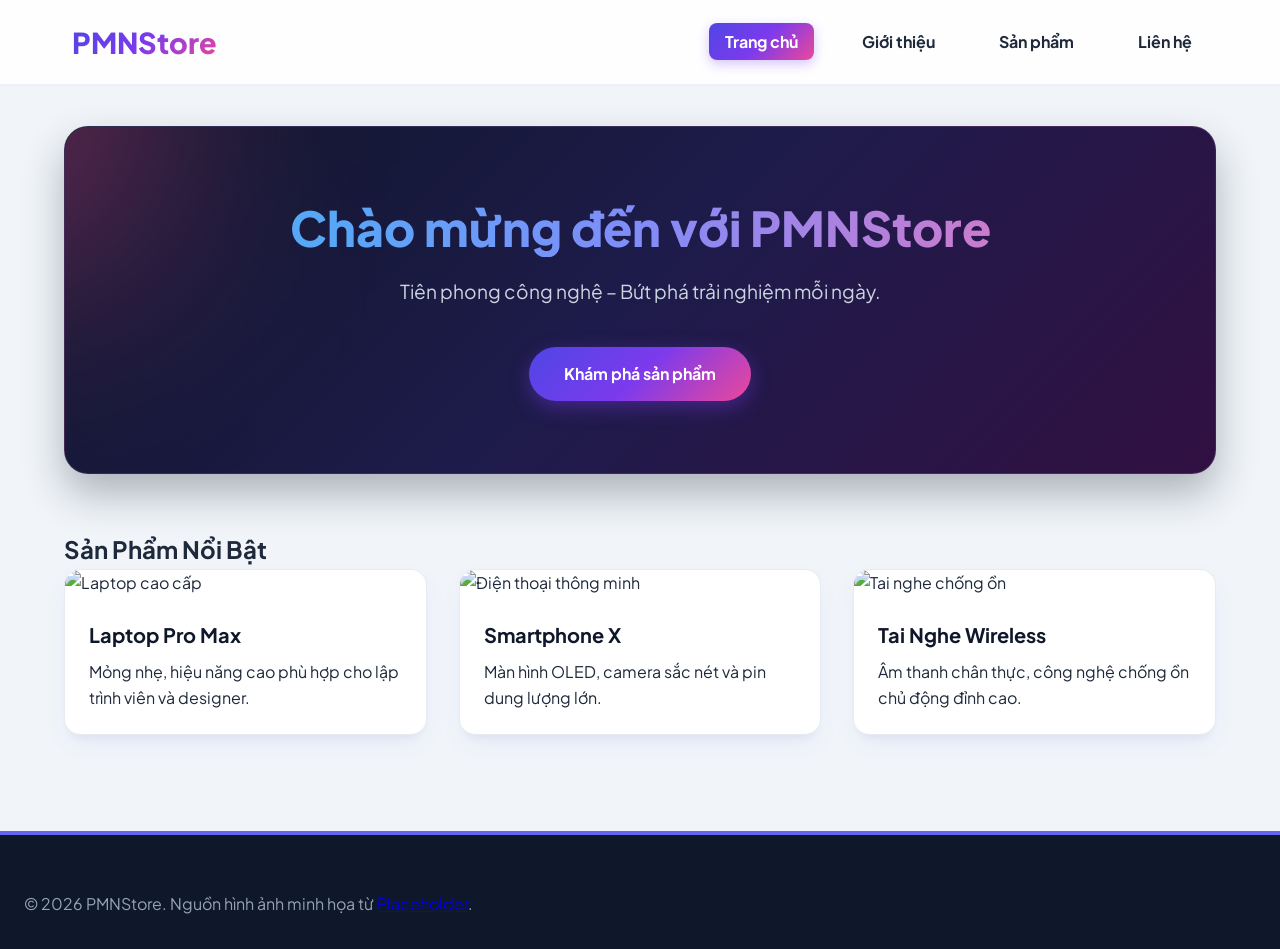
==== index.html @ 2feda464 "Update index.html" ====
<!DOCTYPE html>
<html lang="vi">
<head>
    <meta charset="UTF-8">
    <meta name="viewport" content="width=device-width, initial-scale=1.0">
    <title>Trang Chủ - PMNStore</title>
    <link rel="stylesheet" href="css/style.css">
</head>
<body>
    <header>
        <nav class="navbar">
            <a href="index.html" class="logo">PMNStore</a>
            <ul class="nav-menu">
                <li><a href="index.html" class="nav-link active">Trang chủ</a></li>
                <li><a href="about.html" class="nav-link">Giới thiệu</a></li>
                <li><a href="products.html" class="nav-link">Sản phẩm</a></li>
                <li><a href="contact.html" class="nav-link">Liên hệ</a></li>
            </ul>
        </nav>
    </header>

    <main>
        <section class="hero">
            <h1>Chào mừng đến với PMNStore</h1>
            <p>Tiên phong công nghệ – Bứt phá trải nghiệm mỗi ngày.</p>
            <a href="products.html" class="btn">Khám phá sản phẩm</a>
        </section>

        <section>
            <h2>Sản Phẩm Nổi Bật</h2>
            <div class="grid-layout">
                <article class="card">
                    <img src="https://via.placeholder.com/400x200?text=Laptop" alt="Laptop cao cấp">
                    <div class="card-body">
                        <h3 class="card-title">Laptop Pro Max</h3>
                        <p>Mỏng nhẹ, hiệu năng cao phù hợp cho lập trình viên và designer.</p>
                    </div>
                </article>
                <article class="card">
                    <img src="https://via.placeholder.com/400x200?text=Smartphone" alt="Điện thoại thông minh">
                    <div class="card-body">
                        <h3 class="card-title">Smartphone X</h3>
                        <p>Màn hình OLED, camera sắc nét và pin dung lượng lớn.</p>
                    </div>
                </article>
                <article class="card">
                    <img src="https://via.placeholder.com/400x200?text=Headphone" alt="Tai nghe chống ồn">
                    <div class="card-body">
                        <h3 class="card-title">Tai Nghe Wireless</h3>
                        <p>Âm thanh chân thực, công nghệ chống ồn chủ động đỉnh cao.</p>
                    </div>
                </article>
            </div>
        </section>
    </main>

    <footer>
        <p>&copy; 2026 PMNStore. Nguồn hình ảnh minh họa từ <a href="https://placeholder.com" target="_blank" rel="noopener">Placeholder</a>.</p>
    </footer>
</body>
</html>
---- css/style.css ----
@import url('https://fonts.googleapis.com/css2?family=Plus+Jakarta+Sans:wght@400;500;600;700;800&display=swap');

:root {
    --gradient-primary: linear-gradient(135deg, #4f46e5 0%, #7c3aed 50%, #ec4899 100%);
    --gradient-accent: linear-gradient(90deg, #06b6d4 0%, #3b82f6 100%);
    --gradient-hero: linear-gradient(135deg, #0f172a 0%, #1e1b4b 50%, #311042 100%);
    
    --primary: #6366f1;
    --primary-hover: #4f46e5;
    --secondary: #ec4899;
    --accent: #f59e0b;
    --success: #10b981;
    --dark: #0f172a;
    --text-dark: #1e293b;
    --text-muted: #64748b;
    --bg-light: #f1f5f9;
    --white: #ffffff;
    
    --shadow-card: 0 10px 25px -5px rgba(99, 102, 241, 0.1), 0 8px 10px -6px rgba(0, 0, 0, 0.05);
    --shadow-hover: 0 20px 35px -5px rgba(124, 58, 237, 0.25);
    --radius: 16px;
    --transition: all 0.3s cubic-bezier(0.4, 0, 0.2, 1);
}

* {
    margin: 0;
    padding: 0;
    box-sizing: border-box;
}

body {
    font-family: 'Plus Jakarta Sans', sans-serif;
    background-color: var(--bg-light);
    color: var(--text-dark);
    line-height: 1.6;
    display: flex;
    flex-direction: column;
    min-height: 100vh;
}

/* Header & Glass Navigation */
header {
    background: rgba(255, 255, 255, 0.9);
    backdrop-filter: blur(16px);
    border-bottom: 2px solid rgba(99, 102, 241, 0.1);
    position: sticky;
    top: 0;
    z-index: 1000;
}

.navbar {
    max-width: 1200px;
    margin: 0 auto;
    padding: 1.2rem 2rem;
    display: flex;
    justify-content: space-between;
    align-items: center;
}

.logo {
    font-size: 1.8rem;
    font-weight: 800;
    background: var(--gradient-primary);
    -webkit-background-clip: text;
    -webkit-text-fill-color: transparent;
    text-decoration: none;
    display: flex;
    align-items: center;
    gap: 0.6rem;
}

.nav-menu {
    display: flex;
    list-style: none;
    gap: 2rem;
}

.nav-link {
    text-decoration: none;
    color: var(--text-dark);
    font-weight: 700;
    font-size: 1rem;
    transition: var(--transition);
    padding: 0.5rem 1rem;
    border-radius: 8px;
}

.nav-link:hover {
    color: var(--primary);
    background: rgba(99, 102, 241, 0.08);
}

.nav-link.active {
    background: var(--gradient-primary);
    color: var(--white);
    box-shadow: 0 4px 12px rgba(124, 58, 237, 0.3);
}

/* Main Layout */
main {
    flex: 1;
    max-width: 1200px;
    width: 100%;
    margin: 0 auto;
    padding: 2.5rem 1.5rem;
}

/* Hero Section Rực Rỡ */
.hero {
    background: var(--gradient-hero);
    color: var(--white);
    border-radius: calc(var(--radius) * 1.5);
    padding: 4.5rem 2rem;
    text-align: center;
    margin-bottom: 3.5rem;
    position: relative;
    overflow: hidden;
    box-shadow: 0 20px 40px rgba(15, 23, 42, 0.3);
    border: 1px solid rgba(255, 255, 255, 0.1);
}

.hero::before {
    content: '';
    position: absolute;
    top: -50%;
    left: -20%;
    width: 300px;
    height: 300px;
    background: var(--secondary);
    filter: blur(120px);
    opacity: 0.5;
}

.hero h1 {
    font-size: 3rem;
    font-weight: 800;
    margin-bottom: 1.2rem;
    background: linear-gradient(90deg, #38bdf8, #818cf8, #f472b6);
    -webkit-background-clip: text;
    -webkit-text-fill-color: transparent;
    line-height: 1.2;
}

.hero p {
    font-size: 1.2rem;
    color: #cbd5e1;
    max-width: 650px;
    margin: 0 auto 2.5rem auto;
}

.btn {
    display: inline-flex;
    align-items: center;
    gap: 0.6rem;
    background: var(--gradient-primary);
    color: var(--white);
    padding: 0.9rem 2.2rem;
    border-radius: 30px;
    text-decoration: none;
    font-weight: 700;
    font-size: 1rem;
    border: none;
    cursor: pointer;
    transition: var(--transition);
    box-shadow: 0 6px 20px rgba(124, 58, 237, 0.4);
}

.btn:hover {
    transform: translateY(-3px) scale(1.02);
    box-shadow: 0 10px 28px rgba(236, 72, 153, 0.5);
}

/* Titles */
.section-header {
    display: flex;
    justify-content: space-between;
    align-items: center;
    margin-bottom: 2rem;
}

.section-title {
    font-size: 2rem;
    font-weight: 800;
    color: var(--dark);
    position: relative;
    padding-left: 1rem;
}

.section-title::before {
    content: '';
    position: absolute;
    left: 0;
    top: 15%;
    height: 70%;
    width: 6px;
    background: var(--gradient-primary);
    border-radius: 4px;
}

/* Grid & Cards Nổi Bật */
.grid-layout {
    display: grid;
    grid-template-columns: repeat(auto-fit, minmax(280px, 1fr));
    gap: 2rem;
    margin-bottom: 3.5rem;
}

.card {
    background: var(--white);
    border-radius: var(--radius);
    overflow: hidden;
    transition: var(--transition);
    box-shadow: var(--shadow-card);
    border: 1px solid rgba(226, 232, 240, 0.8);
    display: flex;
    flex-direction: column;
    position: relative;
}

.card:hover {
    transform: translateY(-8px);
    box-shadow: var(--shadow-hover);
    border-color: var(--primary);
}

.card-img-wrapper {
    position: relative;
    width: 100%;
    height: 230px;
    overflow: hidden;
    background: #e2e8f0;
}

.card-img-wrapper img {
    width: 100%;
    height: 100%;
    object-fit: cover;
    transition: var(--transition);
}

.card:hover .card-img-wrapper img {
    transform: scale(1.08);
}

/* Badges Nổi Bật */
.badge {
    position: absolute;
    top: 1rem;
    left: 1rem;
    background: var(--gradient-primary);
    color: var(--white);
    padding: 0.35rem 0.9rem;
    border-radius: 20px;
    font-size: 0.75rem;
    font-weight: 800;
    letter-spacing: 0.5px;
    box-shadow: 0 4px 10px rgba(0, 0, 0, 0.15);
    z-index: 2;
}

.badge-sale {
    background: linear-gradient(135deg, #ef4444, #f97316);
}

.badge-new {
    background: linear-gradient(135deg, #10b981, #059669);
}

.card-body {
    padding: 1.5rem;
    display: flex;
    flex-direction: column;
    flex: 1;
}

.rating {
    color: var(--accent);
    font-size: 0.85rem;
    margin-bottom: 0.5rem;
}

.card-title {
    font-size: 1.25rem;
    font-weight: 700;
    color: var(--dark);
    margin-bottom: 0.5rem;
}

.card-text {
    color: var(--text-muted);
    font-size: 0.92rem;
    margin-bottom: 1.2rem;
    flex: 1;
}

.price-container {
    display: flex;
    align-items: baseline;
    gap: 0.8rem;
    margin-bottom: 1.2rem;
}

.price-tag {
    font-size: 1.4rem;
    font-weight: 800;
    color: var(--primary);
}

.old-price {
    font-size: 0.95rem;
    color: var(--text-muted);
    text-decoration: line-through;
}

.btn-card {
    width: 100%;
    justify-content: center;
    border-radius: 12px;
    padding: 0.75rem;
    background: var(--bg-light);
    color: var(--primary);
    box-shadow: none;
    border: 1px solid rgba(99, 102, 241, 0.2);
}

.btn-card:hover {
    background: var(--gradient-primary);
    color: var(--white);
    border-color: transparent;
}

/* Footer Nổi Bật */
footer {
    background: var(--dark);
    color: #94a3b8;
    padding: 3.5rem 1.5rem 2rem 1.5rem;
    margin-top: auto;
    border-top: 4px solid var(--primary);
}

.footer-content {
    max-width: 1200px;
    margin: 0 auto;
    display: grid;
    grid-template-columns: repeat(auto-fit, minmax(240px, 1fr));
    gap: 2.5rem;
    padding-bottom: 2.5rem;
    border-bottom: 1px solid #334155;
}

.footer-col h4 {
    color: var(--white);
    font-size: 1.2rem;
    margin-bottom: 1.2rem;
    position: relative;
}

.footer-col ul {
    list-style: none;
}

.footer-col ul li {
    margin-bottom: 0.7rem;
}

.footer-col a {
    color: #94a3b8;
    text-decoration: none;
    transition: var(--transition);
}

.footer-col a:hover {
    color: #38bdf8;
    padding-left: 5px;
}

.footer-bottom {
    max-width: 1200px;
    margin: 2rem auto 0 auto;
    text-align: center;
    font-size: 0.9rem;
}

/* Responsive */
@media (max-width: 768px) {
    .navbar {
        flex-direction: column;
        gap: 1.2rem;
    }
    .hero h1 {
        font-size: 2.2rem;
    }
}
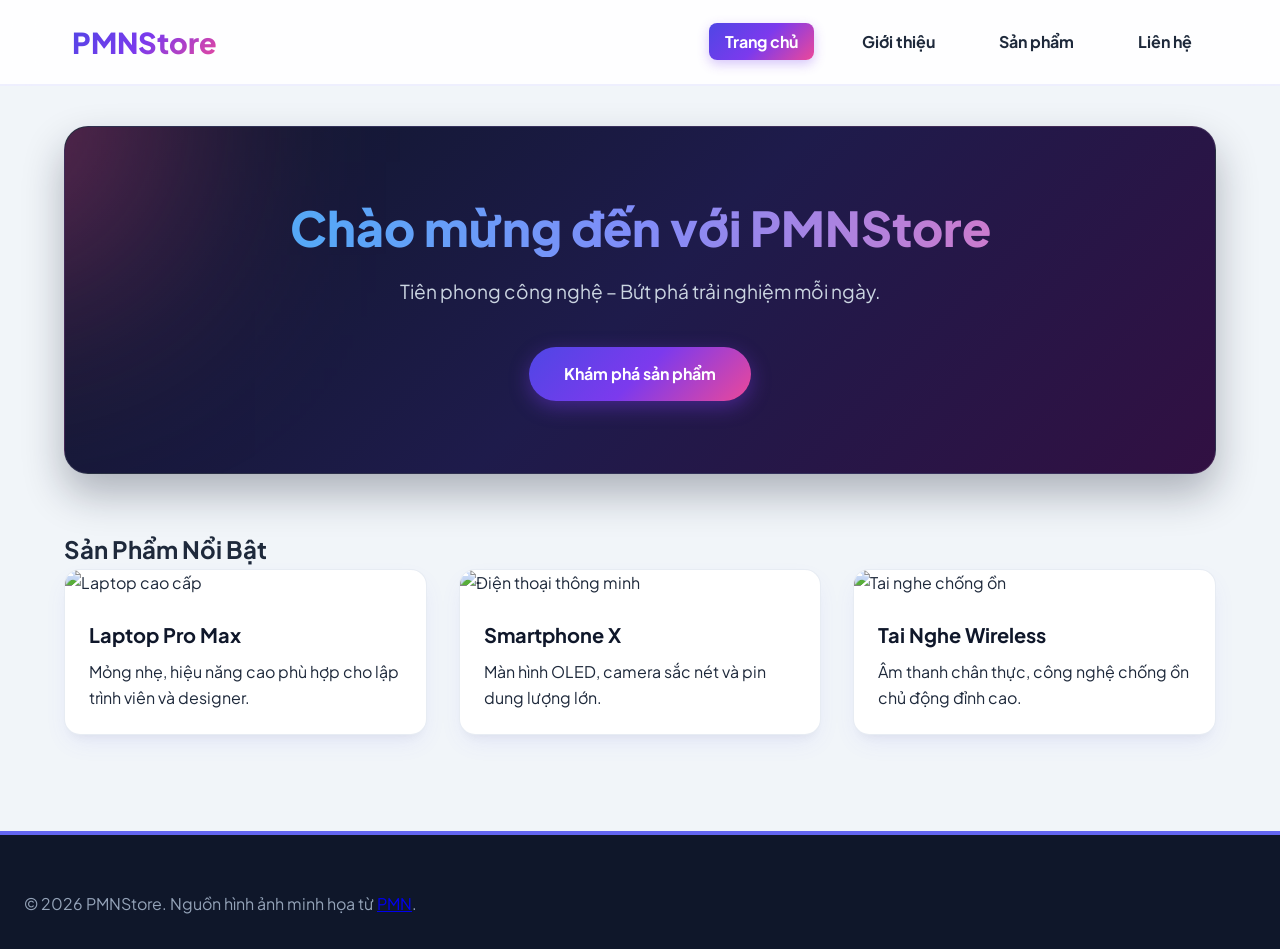
==== commit 448b81f1: "Update index.html" ====
--- a/index.html
+++ b/index.html
@@ -5,6 +5,7 @@
     <meta name="viewport" content="width=device-width, initial-scale=1.0">
     <title>Trang Chủ - PMNStore</title>
     <link rel="stylesheet" href="css/style.css">
+    <link rel="icon" type="image/png" href="logo.png">
 </head>
 <body>
     <header>
@@ -55,7 +56,7 @@
     </main>
 
     <footer>
-        <p>&copy; 2026 PMNStore. Nguồn hình ảnh minh họa từ <a href="https://placeholder.com" target="_blank" rel="noopener">Placeholder</a>.</p>
+        <p>&copy; 2026 PMNStore. Nguồn hình ảnh minh họa từ <a href="https://placeholder.com" target="_blank" rel="noopener">PMN</a>.</p>
     </footer>
 </body>
 </html>
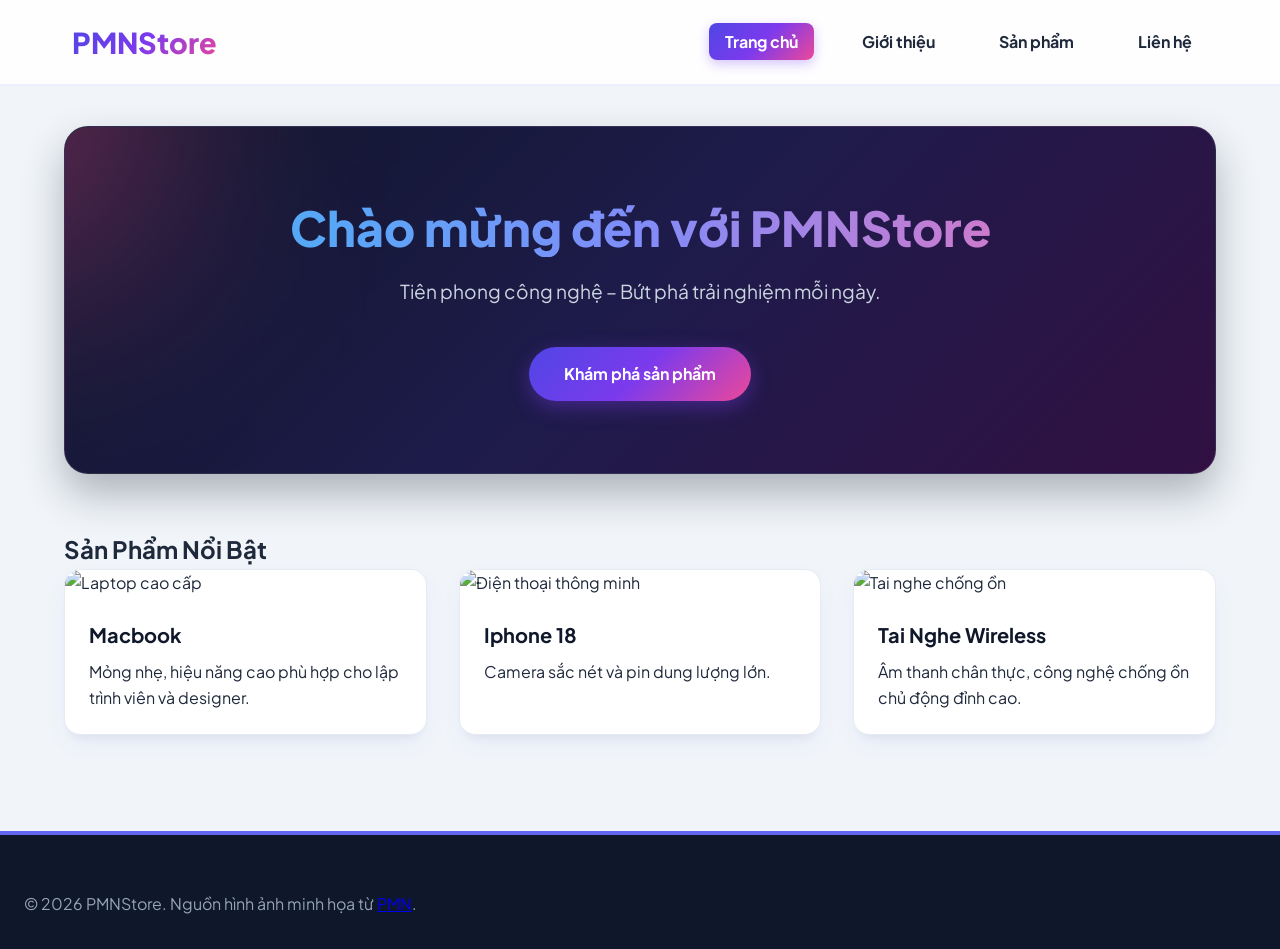
==== commit 013556d6: "Update index.html" ====
--- a/index.html
+++ b/index.html
@@ -31,21 +31,21 @@
             <h2>Sản Phẩm Nổi Bật</h2>
             <div class="grid-layout">
                 <article class="card">
-                    <img src="https://via.placeholder.com/400x200?text=Laptop" alt="Laptop cao cấp">
+                   <img src="macbook.jpg" alt="Laptop cao cấp">
                     <div class="card-body">
-                        <h3 class="card-title">Laptop Pro Max</h3>
+                        <h3 class="card-title">Macbook</h3>
                         <p>Mỏng nhẹ, hiệu năng cao phù hợp cho lập trình viên và designer.</p>
                     </div>
                 </article>
                 <article class="card">
-                    <img src="https://via.placeholder.com/400x200?text=Smartphone" alt="Điện thoại thông minh">
+                    <img src="iphone.jpg" alt="Điện thoại thông minh">
                     <div class="card-body">
-                        <h3 class="card-title">Smartphone X</h3>
-                        <p>Màn hình OLED, camera sắc nét và pin dung lượng lớn.</p>
+                        <h3 class="card-title">Iphone 18</h3>
+                        <p>Camera sắc nét và pin dung lượng lớn.</p>
                     </div>
                 </article>
                 <article class="card">
-                    <img src="https://via.placeholder.com/400x200?text=Headphone" alt="Tai nghe chống ồn">
+                    <img src="tai nghe.jpg" alt="Tai nghe chống ồn">
                     <div class="card-body">
                         <h3 class="card-title">Tai Nghe Wireless</h3>
                         <p>Âm thanh chân thực, công nghệ chống ồn chủ động đỉnh cao.</p>
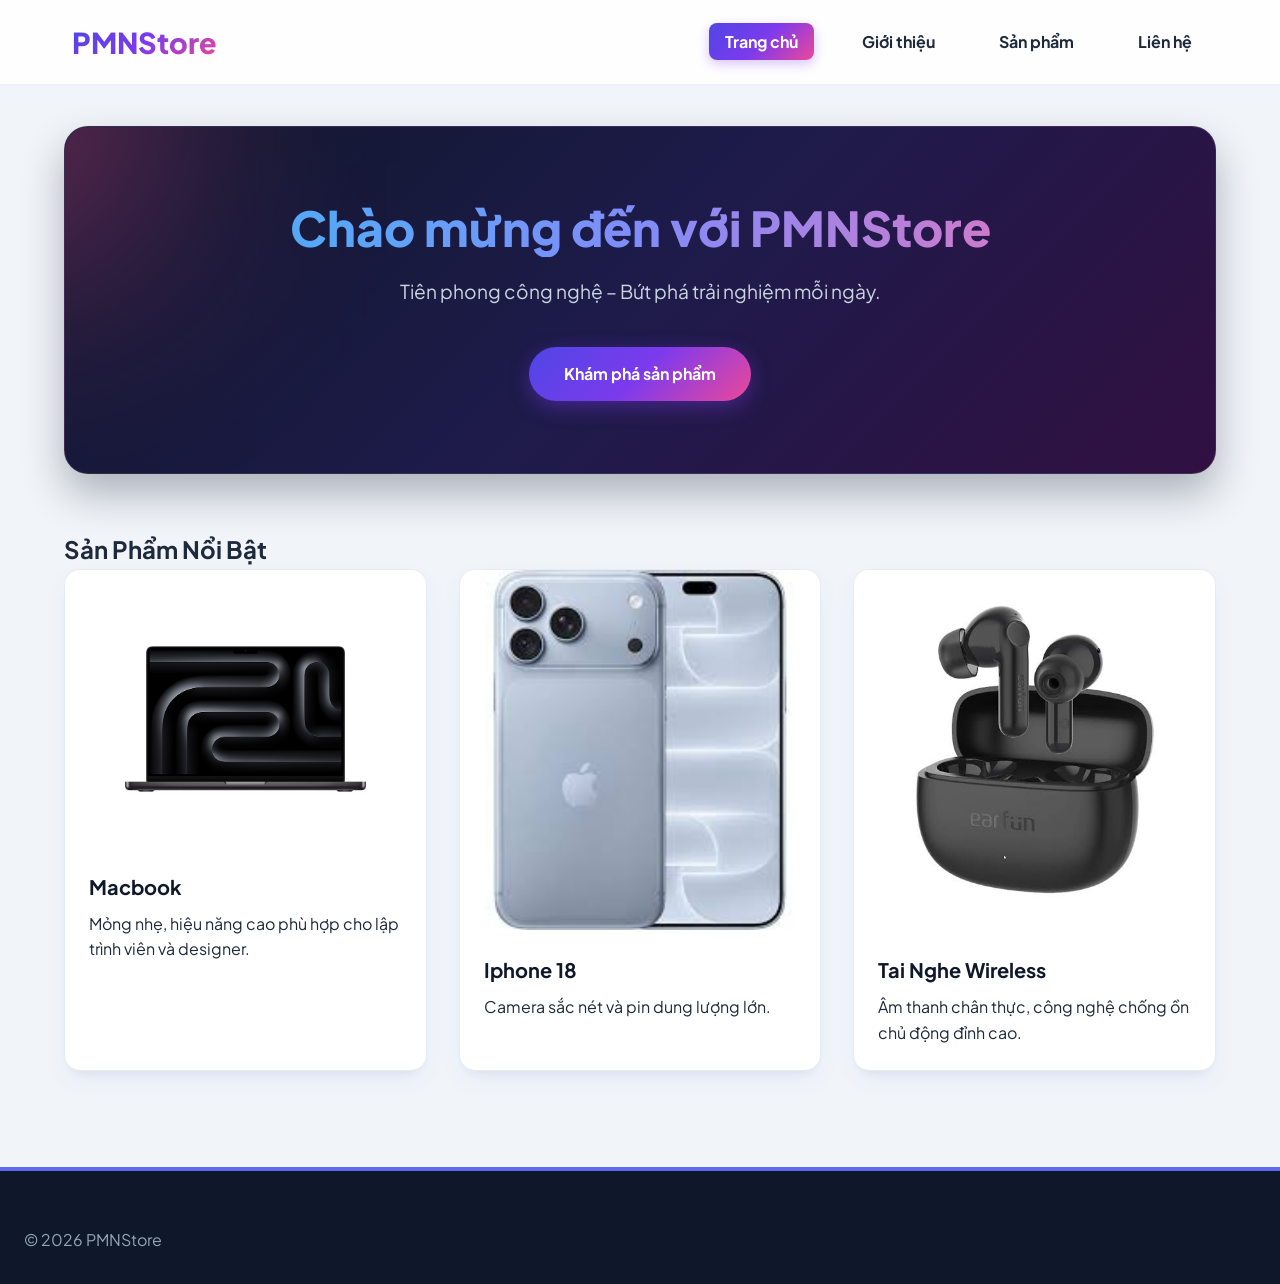
==== commit c1a60a81: "Update index.html" ====
--- a/index.html
+++ b/index.html
@@ -31,21 +31,21 @@
             <h2>Sản Phẩm Nổi Bật</h2>
             <div class="grid-layout">
                 <article class="card">
-                   <img src="macbook.jpg" alt="Laptop cao cấp">
+                   <img src="images/macbook.jpg" alt="Laptop cao cấp">
                     <div class="card-body">
                         <h3 class="card-title">Macbook</h3>
                         <p>Mỏng nhẹ, hiệu năng cao phù hợp cho lập trình viên và designer.</p>
                     </div>
                 </article>
                 <article class="card">
-                    <img src="iphone.jpg" alt="Điện thoại thông minh">
+                    <img src="images/iphone.jpg" alt="Điện thoại thông minh">
                     <div class="card-body">
                         <h3 class="card-title">Iphone 18</h3>
                         <p>Camera sắc nét và pin dung lượng lớn.</p>
                     </div>
                 </article>
                 <article class="card">
-                    <img src="tai nghe.jpg" alt="Tai nghe chống ồn">
+                    <img src="images/tai nghe.jpg" alt="Tai nghe chống ồn">
                     <div class="card-body">
                         <h3 class="card-title">Tai Nghe Wireless</h3>
                         <p>Âm thanh chân thực, công nghệ chống ồn chủ động đỉnh cao.</p>
@@ -56,7 +56,7 @@
     </main>
 
     <footer>
-        <p>&copy; 2026 PMNStore. Nguồn hình ảnh minh họa từ <a href="https://placeholder.com" target="_blank" rel="noopener">PMN</a>.</p>
+        <p>&copy; 2026 PMNStore
     </footer>
 </body>
 </html>
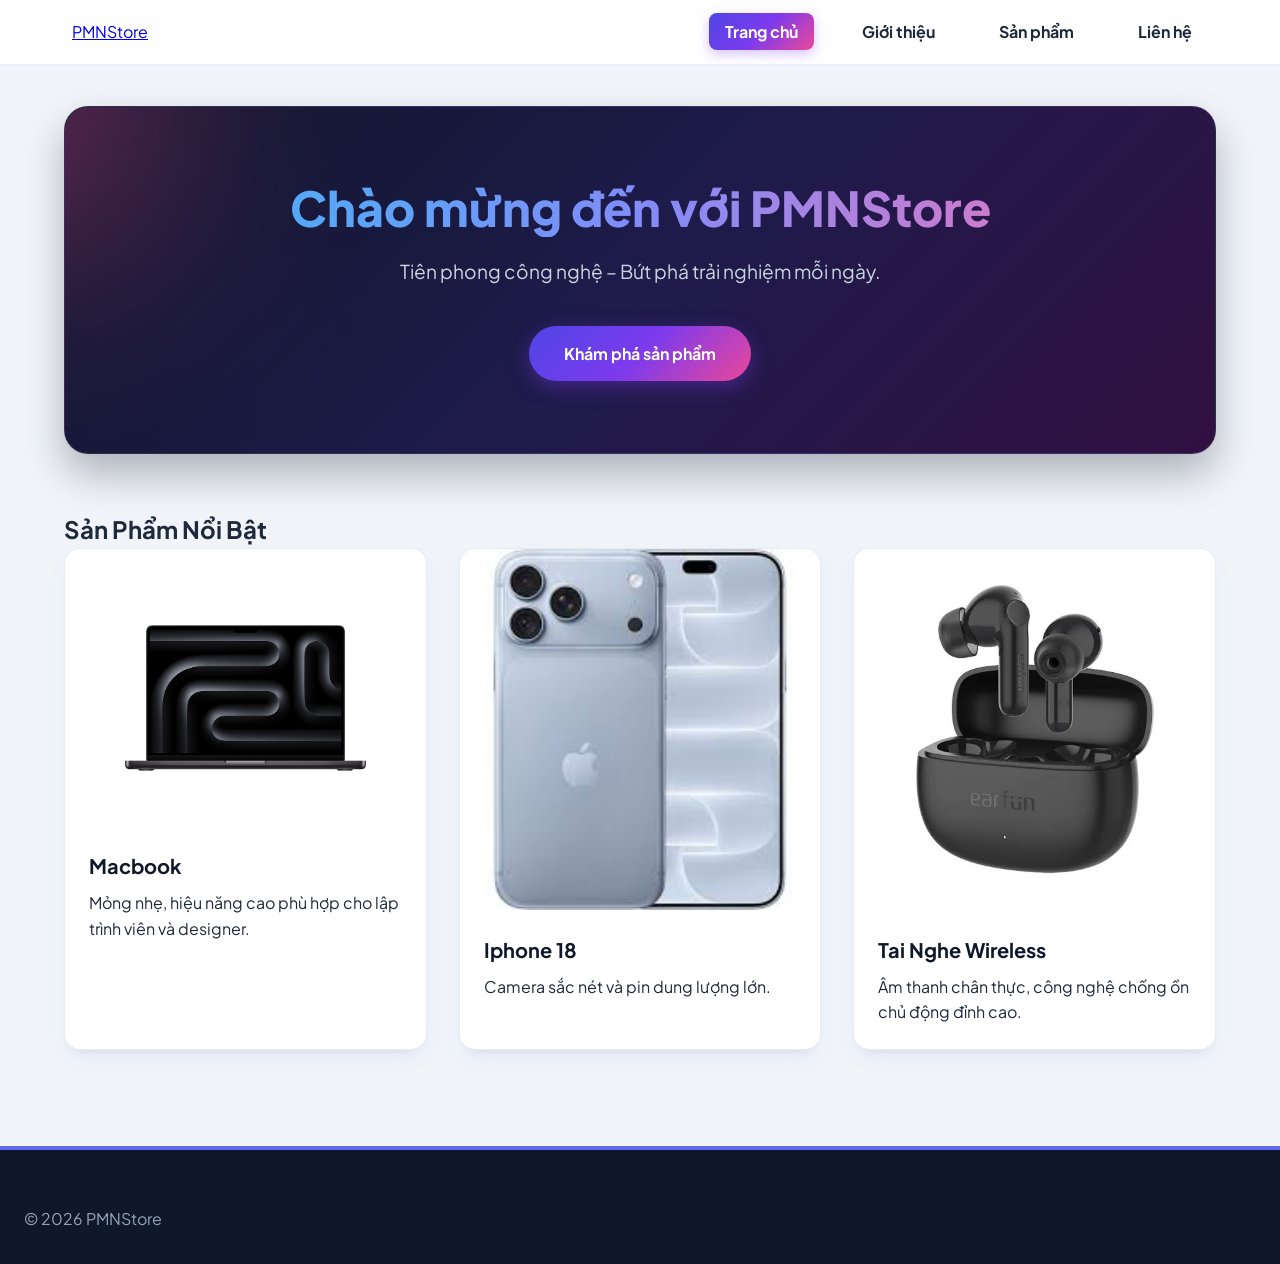
==== commit 90945f12: "Update index.html" ====
--- a/index.html
+++ b/index.html
@@ -10,7 +10,7 @@
 <body>
     <header>
         <nav class="navbar">
-            <a href="index.html" class="logo">PMNStore</a>
+            <a href="index.html" class="images/logo.png">PMNStore</a>
             <ul class="nav-menu">
                 <li><a href="index.html" class="nav-link active">Trang chủ</a></li>
                 <li><a href="about.html" class="nav-link">Giới thiệu</a></li>
--- a/css/style.css
+++ b/css/style.css
@@ -391,3 +391,116 @@
         font-size: 2.2rem;
     }
 }
+/* Kiểu chung cho dòng giá */
+.product-price {
+  font-size: 0.95rem;
+  color: #4b5563; /* Màu xám trung tính cho chữ "Giá:" */
+  margin: 12px 0;
+}
+
+/* Làm nổi bật số tiền */
+.price-amount {
+  font-size: 1.3rem;       /* Tăng kích thước chữ */
+
+    /* Layout Trang Liên Hệ */
+.contact-section {
+  max-width: 1100px;
+  margin: 40px auto;
+  padding: 0 20px;
+}
+
+.page-title {
+  font-size: 2rem;
+  font-weight: bold;
+  margin-bottom: 25px;
+  color: #1f2937;
+}
+
+.contact-grid {
+  display: grid;
+  grid-template-columns: 1fr 1fr; /* Chia 2 cột bằng nhau */
+  gap: 30px;
+  align-items: start;
+}
+
+/* Khung Thông Tin & Form */
+.contact-info, 
+.contact-form-card {
+  background: #ffffff;
+  padding: 30px;
+  border-radius: 16px;
+  box-shadow: 0 4px 20px rgba(0, 0, 0, 0.05);
+}
+
+.contact-info h2, 
+.contact-form-card h2 {
+  font-size: 1.3rem;
+  margin-bottom: 18px;
+  color: #111827;
+}
+
+.contact-info p {
+  margin-bottom: 12px;
+  color: #4b5563;
+  line-height: 1.6;
+}
+
+/* Định dạng Form nhập liệu */
+.form-group {
+  margin-bottom: 16px;
+  display: flex;
+  flex-direction: column;
+}
+
+.form-group label {
+  font-weight: 600;
+  margin-bottom: 6px;
+  font-size: 0.9rem;
+  color: #374151;
+}
+
+.form-group input, 
+.form-group textarea {
+  width: 100%;
+  padding: 10px 14px;
+  border: 1px solid #d1d5db;
+  border-radius: 8px;
+  font-size: 0.95rem;
+  outline: none;
+  box-sizing: border-box;
+  transition: border-color 0.2s;
+}
+
+.form-group input:focus, 
+.form-group textarea:focus {
+  border-color: #8b5cf6;
+}
+
+/* Nút bấm Gửi Liên Hệ */
+.btn-submit {
+  width: 100%;
+  padding: 12px;
+  background: linear-gradient(135deg, #6366f1, #a855f7);
+  color: white;
+  border: none;
+  border-radius: 25px;
+  font-weight: bold;
+  font-size: 1rem;
+  cursor: pointer;
+  transition: opacity 0.2s;
+}
+
+.btn-submit:hover {
+  opacity: 0.9;
+}
+
+/* Tự động chuyển 1 cột trên điện thoại */
+@media (max-width: 768px) {
+  .contact-grid {
+    grid-template-columns: 1fr;
+  }
+}
+  font-weight: 700;         /* In đậm chữ */
+  color: #dc2626;           /* Màu đỏ nổi bật (Bắt mắt khi bán hàng) */
+  margin-left: 4px;
+}
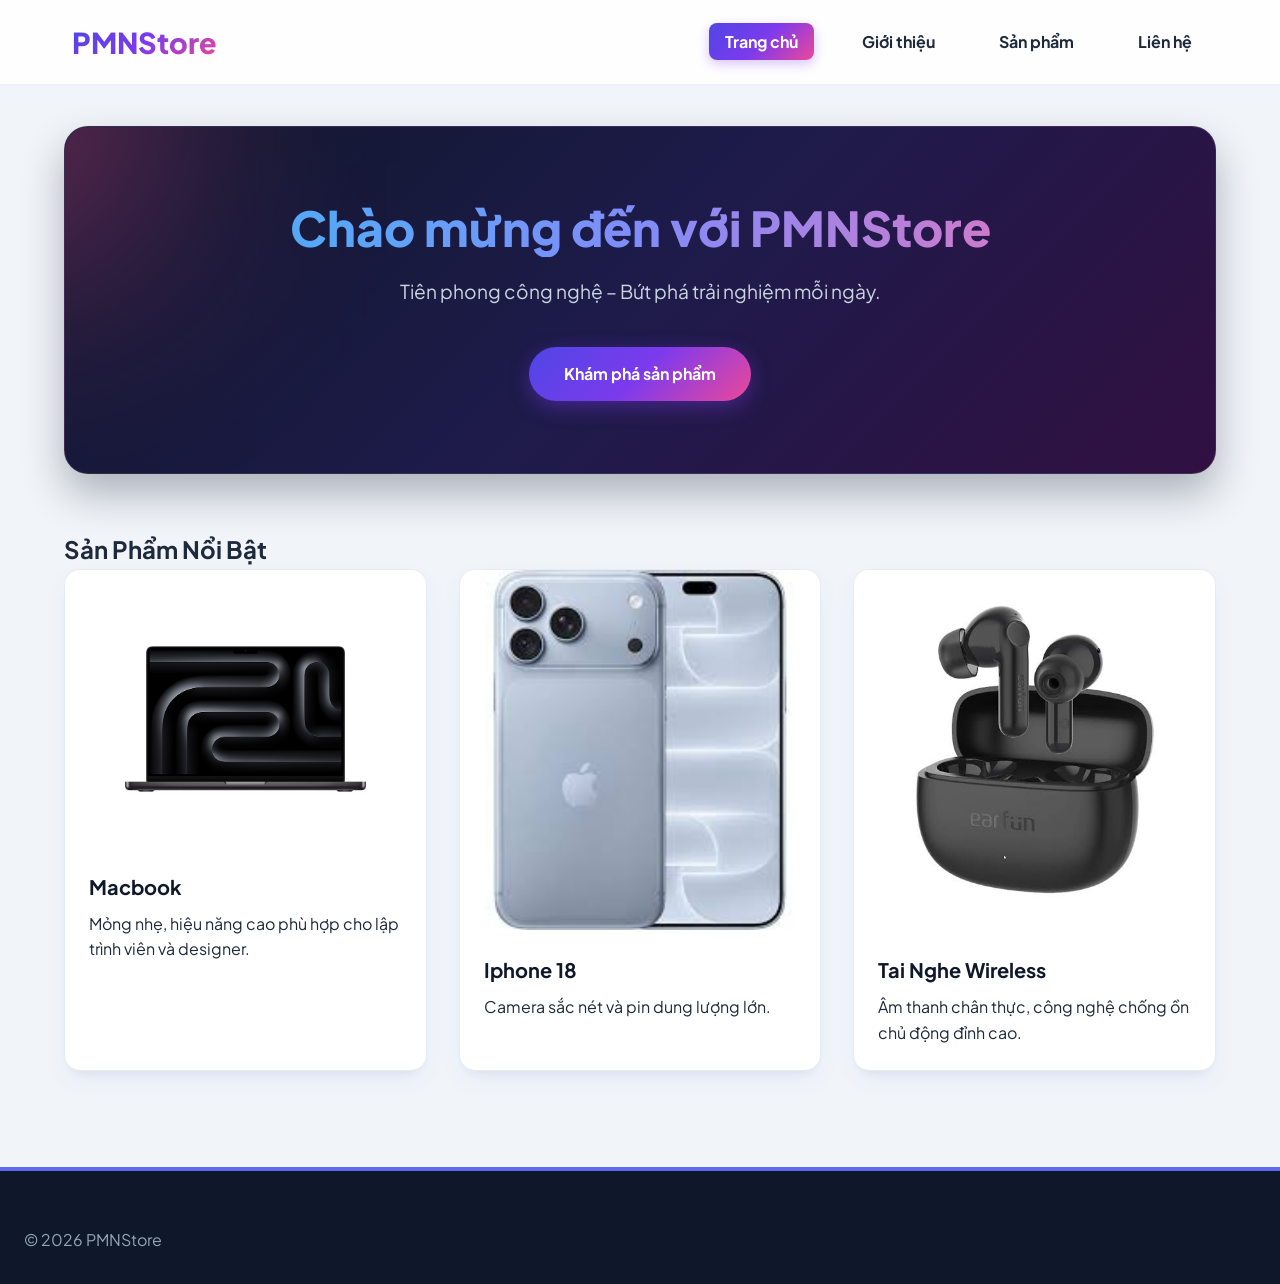
==== commit e030926f: "Update index.html" ====
--- a/index.html
+++ b/index.html
@@ -5,12 +5,12 @@
     <meta name="viewport" content="width=device-width, initial-scale=1.0">
     <title>Trang Chủ - PMNStore</title>
     <link rel="stylesheet" href="css/style.css">
-    <link rel="icon" type="image/png" href="logo.png">
+    <link rel="icon" type="image/logo" href="images/logo.png">
 </head>
 <body>
     <header>
         <nav class="navbar">
-            <a href="index.html" class="images/logo.png">PMNStore</a>
+            <a href="index.html" class="logo">PMNStore</a>
             <ul class="nav-menu">
                 <li><a href="index.html" class="nav-link active">Trang chủ</a></li>
                 <li><a href="about.html" class="nav-link">Giới thiệu</a></li>
